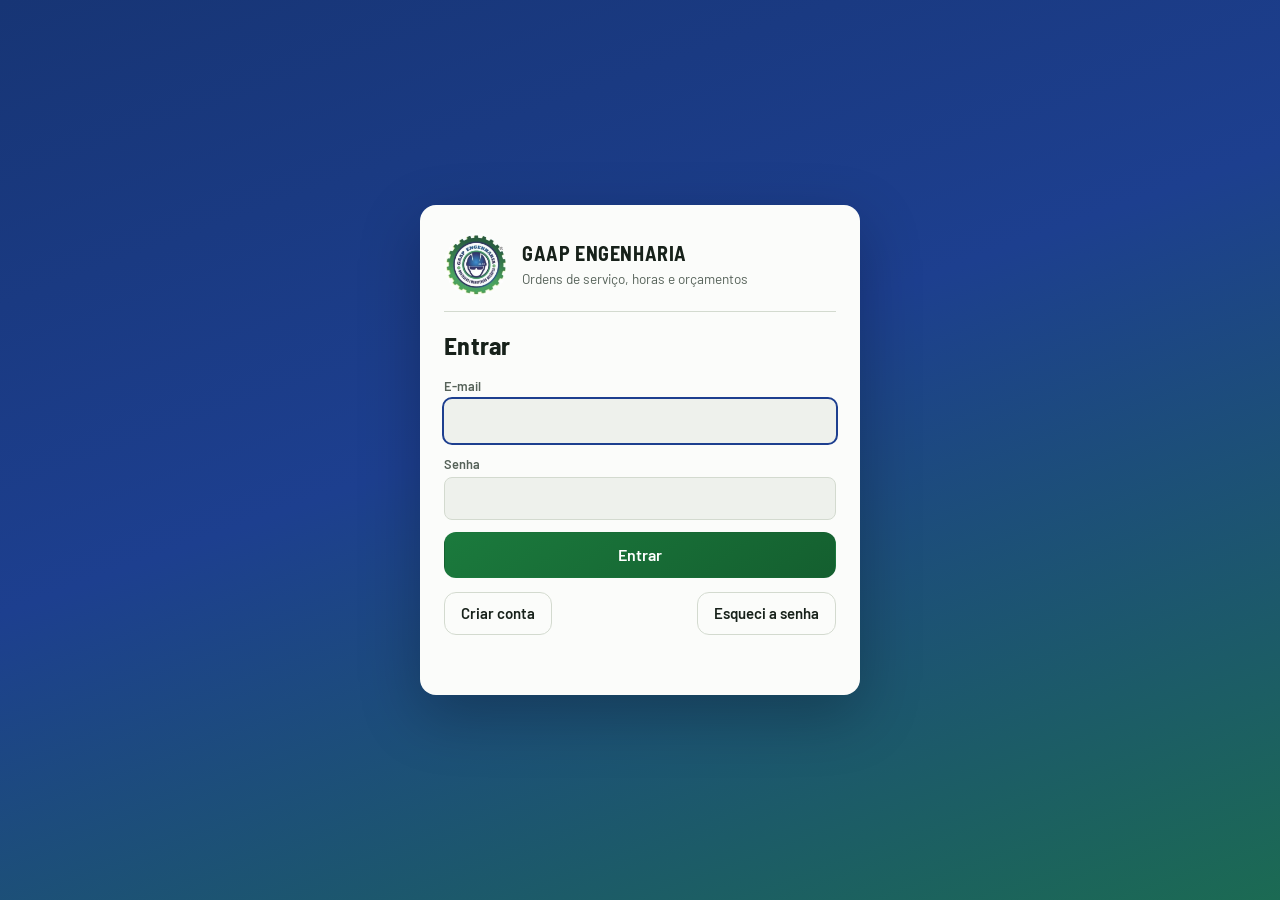
==== app.html @ 819c5e91 "Traz do Casarino: página dos clientes em "/", app em /app, orçamento online e coluna ID TRACTIAN - "" ====
<!doctype html>
<html lang="pt-BR">
<head>
<meta charset="utf-8">
<meta name="viewport" content="width=device-width, initial-scale=1, viewport-fit=cover">
<meta name="robots" content="noindex">
<title>GAAP Gestão de Serviços</title>
<meta name="description" content="GAAP Engenharia: apontamento de horas por OS, relatórios, orçamentos e financeiro.">
<meta name="theme-color" content="#1d3f8f">
<link rel="manifest" href="/manifest.webmanifest">
<link rel="icon" href="/icon-192.png">
<link rel="apple-touch-icon" href="/icon-192.png">
<meta name="apple-mobile-web-app-capable" content="yes">
<meta name="apple-mobile-web-app-title" content="GAAP OS">
<link rel="preconnect" href="https://fonts.googleapis.com">
<link rel="preconnect" href="https://fonts.gstatic.com" crossorigin>
<link rel="stylesheet" href="https://fonts.googleapis.com/css2?family=Barlow+Semi+Condensed:wght@500;600;700&family=Barlow:wght@400;500;600&family=IBM+Plex+Mono:wght@500&display=swap">
<link rel="stylesheet" href="/style.css">
</head>
<body>

<div class="shell">
  <nav class="rail" aria-label="Menu">
    <div class="brandmark"><img alt="" src="/logo.jpg"><div><b>GAAP ENGENHARIA</b><small>Montagens e manutenção mecânica</small></div></div>
    <div id="railnav"></div>
  </nav>
  <div style="min-width:0">
    <header class="topbar">
      <div class="brandmark"><img alt="" src="/logo.jpg"><div><b>GAAP ENGENHARIA</b><small>Ordens de serviço e orçamentos</small></div></div>
      <div class="spacer"></div>
      <span id="modetag" class="modetag" hidden>Salvo só neste aparelho</span>
      <button class="btn primary sm" data-act="newDay" title="Lançar OS do dia"><svg viewBox="0 0 24 24" fill="none" stroke="currentColor" stroke-width="2.2"><path d="M12 5v14M5 12h14"/></svg><span class="lbl">Apontar</span></button>
      <button class="iconbtn" data-act="sair" aria-label="Sair" title="Sair"><svg viewBox="0 0 24 24" fill="none" stroke="currentColor" stroke-width="2"><path d="M9 21H5a2 2 0 0 1-2-2V5a2 2 0 0 1 2-2h4M16 17l5-5-5-5M21 12H9"/></svg></button>
      <button class="iconbtn" data-act="nav" data-view="ajustes" aria-label="Ajustes"><svg viewBox="0 0 24 24" fill="none" stroke="currentColor" stroke-width="2"><circle cx="12" cy="12" r="3"/><path d="M19.4 15a1.7 1.7 0 0 0 .3 1.8l.1.1a2 2 0 1 1-2.8 2.8l-.1-.1a1.7 1.7 0 0 0-1.8-.3 1.7 1.7 0 0 0-1 1.5V21a2 2 0 1 1-4 0v-.1a1.7 1.7 0 0 0-1.1-1.5 1.7 1.7 0 0 0-1.8.3l-.1.1a2 2 0 1 1-2.8-2.8l.1-.1a1.7 1.7 0 0 0 .3-1.8 1.7 1.7 0 0 0-1.5-1H3a2 2 0 1 1 0-4h.1a1.7 1.7 0 0 0 1.5-1.1 1.7 1.7 0 0 0-.3-1.8l-.1-.1a2 2 0 1 1 2.8-2.8l.1.1a1.7 1.7 0 0 0 1.8.3H9a1.7 1.7 0 0 0 1-1.5V3a2 2 0 1 1 4 0v.1a1.7 1.7 0 0 0 1 1.5 1.7 1.7 0 0 0 1.8-.3l.1-.1a2 2 0 1 1 2.8 2.8l-.1.1a1.7 1.7 0 0 0-.3 1.8V9a1.7 1.7 0 0 0 1.5 1H21a2 2 0 1 1 0 4h-.1a1.7 1.7 0 0 0-1.5 1z"/></svg></button>
    </header>
    <main id="view"><div class="loading">Carregando seus dados…</div></main>
  </div>
  <nav class="tabbar" id="tabbar" aria-label="Menu"></nav>
</div>
<div id="modal" class="modal" hidden></div>
<div id="toast" class="toast" hidden></div>


<script src="/vendor/supabase-2.45.4.min.js"></script>
<script src="/vendor/jspdf-2.5.1.umd.min.js"></script>
<script src="/vendor/jspdf-autotable-3.8.2.min.js"></script>
<script src="/vendor/qrcode-generator-1.4.4.js"></script>
<script src="/config.js"></script>
<script src="/logo.js"></script>
<script src="/js/base.js"></script>
<script src="/js/dados.js"></script>
<script src="/js/interface.js"></script>
<script src="/js/leitura-os.js"></script>
<script src="/js/telas.js"></script>
<script src="/js/lancamentos.js"></script>
<script src="/js/relatorios.js"></script>
<script src="/js/financeiro.js"></script>
<script src="/js/ajustes.js"></script>
<script src="/js/relatorio.js"></script>
<script src="/js/acoes.js"></script>
</body>
</html>
---- style.css ----
/* base */
:root{color-scheme:light;padding-top:env(safe-area-inset-top,0px);padding-bottom:env(safe-area-inset-bottom,0px)}
html,body{margin:0}
img{max-width:100%}
[hidden]{display:none!important}
/* Layout: app shell — left rail on desktop, bottom tab bar on phones; one content column up to 1120px */
:root{
  --bg:#eef1ec; --surface:#fbfcfa; --surface-2:#e5eae3; --line:#d3dacf; --fg:#17211a; --muted:#566259;
  --brand:#1b7a3d; --brand-strong:#145f2f; --on-brand:#ffffff; --navy:#1d3f8f; --navy-soft:#dfe6f5;
  --s-n:#1f8a4c; --s-50:#2f6fd0; --s-100:#c2417a;
  --good:#1f7a3f; --good-bg:#dcefe1; --warn:#8f5b00; --warn-bg:#f8ecd2; --bad:#b3261e; --bad-bg:#f8e0dd;
  --shadow:0 1px 2px rgba(20,40,25,.06),0 6px 18px rgba(20,40,25,.06);
  --f-display:'Barlow Semi Condensed','Arial Narrow',system-ui,sans-serif;
  --f-body:'Barlow',system-ui,-apple-system,'Segoe UI',sans-serif;
  --f-mono:'IBM Plex Mono',ui-monospace,'SFMono-Regular',Menlo,monospace;
  --r:18px;
}
@media (prefers-color-scheme: dark){:root:not([data-theme="light"]){
  --bg:#0f1310; --surface:#171c18; --surface-2:#212822; --line:#2e3830; --fg:#e5ebe6; --muted:#9ba89e;
  --brand:#3aa868; --brand-strong:#52bd7d; --on-brand:#06120a; --navy:#86a7ef; --navy-soft:#1c2740;
  --s-n:#36a465; --s-50:#5b8fe6; --s-100:#d8628f;
  --good:#5cc486; --good-bg:#15301e; --warn:#e3a84d; --warn-bg:#33270e; --bad:#ef7d74; --bad-bg:#3b1a17;
  --shadow:0 1px 2px rgba(0,0,0,.3); color-scheme:dark;
}}
:root[data-theme="dark"]{
  --bg:#0f1310; --surface:#171c18; --surface-2:#212822; --line:#2e3830; --fg:#e5ebe6; --muted:#9ba89e;
  --brand:#3aa868; --brand-strong:#52bd7d; --on-brand:#06120a; --navy:#86a7ef; --navy-soft:#1c2740;
  --s-n:#36a465; --s-50:#5b8fe6; --s-100:#d8628f;
  --good:#5cc486; --good-bg:#15301e; --warn:#e3a84d; --warn-bg:#33270e; --bad:#ef7d74; --bad-bg:#3b1a17;
  --shadow:0 1px 2px rgba(0,0,0,.3); color-scheme:dark;
}
*{box-sizing:border-box}
html,body{background:var(--bg);color:var(--fg)}
body{font-family:var(--f-body);font-size:15px;line-height:1.45}
h1,h2,h3{font-family:var(--f-display);font-weight:700;letter-spacing:.01em;margin:0;text-wrap:balance}
h1{font-size:1.75rem} h2{font-size:1.3rem} h3{font-size:1.05rem}
.mono,.num{font-family:var(--f-mono);font-variant-numeric:tabular-nums}
.muted{color:var(--muted)}
.eyebrow{font-family:var(--f-display);text-transform:uppercase;letter-spacing:.08em;font-size:.78rem;font-weight:600;color:var(--muted)}
button,input,select,textarea{font:inherit;color:inherit}
:focus-visible{outline:2px solid var(--navy);outline-offset:2px}

/* shell */
.shell{display:grid;grid-template-columns:1fr;min-height:100%}
.rail{display:none}
.topbar{position:sticky;top:env(safe-area-inset-top,0px);z-index:20;background:var(--surface);border-bottom:1px solid var(--line);display:flex;align-items:center;gap:12px;padding:10px 16px}
.brandmark{display:flex;align-items:center;gap:10px;min-width:0}
.brandmark img{width:38px;height:38px;border-radius:50%;background:#fff;flex:none}
.brandmark>div{min-width:0}
.brandmark b{font-family:var(--f-display);font-size:1.15rem;letter-spacing:.03em;display:block;line-height:1.1;white-space:nowrap;overflow:hidden;text-overflow:ellipsis}
@media (max-width:520px){.modetag,.topbar .brandmark small{display:none}}
@media (max-width:520px){.topbar{gap:8px;padding:8px 12px}.brandmark{gap:8px}.brandmark img{width:34px;height:34px}.brandmark b{font-size:.95rem;letter-spacing:0}.topbar .iconbtn{width:36px}.topbar .btn.sm{padding:5px 9px}}
@media (max-width:400px){.topbar .btn.sm .lbl{display:none}.topbar .btn.sm{padding:5px 10px}}
@media (max-width:360px){.brandmark b{font-size:.85rem}}
@media (max-width:330px){.topbar .brandmark img{display:none}}
.brandmark small{color:var(--muted);font-size:.78rem;display:block;white-space:nowrap;overflow:hidden;text-overflow:ellipsis}
.topbar .spacer{flex:1}
.modetag{font-size:.72rem;padding:2px 8px;border-radius:99px;background:var(--warn-bg);color:var(--warn);font-weight:600}
main{padding:20px 16px 110px;max-width:1120px;width:100%;margin:0 auto;min-width:0}
.tabbar{position:fixed;left:0;right:0;bottom:0;z-index:30;background:var(--surface);border-top:1px solid var(--line);display:grid;grid-auto-flow:column;grid-auto-columns:1fr;padding:4px 4px calc(4px + env(safe-area-inset-bottom,0px))}
.navbtn{border:0;background:none;display:flex;flex-direction:column;align-items:center;gap:2px;padding:6px 2px;border-radius:8px;color:var(--muted);font-size:.72rem;font-weight:600;cursor:pointer}
.navbtn svg{width:22px;height:22px}
.navbtn[aria-current="page"]{color:var(--brand);background:var(--surface-2)}
.iconbtn{border:1px solid var(--line);background:var(--surface);border-radius:8px;width:38px;height:38px;display:grid;place-items:center;cursor:pointer;color:var(--fg)}
.iconbtn svg{width:20px;height:20px}
@media (min-width:900px){
  .shell{grid-template-columns:232px 1fr}
  .rail{display:flex;flex-direction:column;gap:4px;position:sticky;top:0;height:100vh;padding:18px 12px;background:var(--surface);border-right:1px solid var(--line)}
  .rail .brandmark{padding:4px 8px 18px}
  .rail .brandmark img{width:48px;height:48px}
  .rail .brandmark b,.rail .brandmark small{white-space:normal}
  .rail .brandmark b{font-size:1.02rem}
  .rail .navbtn{flex-direction:row;gap:10px;font-size:.95rem;padding:10px 12px;justify-content:flex-start}
  .tabbar,.topbar .brandmark{display:none}
  .topbar{justify-content:flex-end}
  main{padding:28px 32px 60px}
}

/* generic */
.pagehead{display:flex;flex-wrap:wrap;align-items:flex-end;justify-content:space-between;gap:12px;margin-bottom:18px}
.pagehead p{margin:4px 0 0}
.row{display:flex;flex-wrap:wrap;gap:8px;align-items:center}
.btn{border:1px solid var(--line);background:var(--surface);border-radius:8px;padding:9px 14px;font-weight:600;cursor:pointer;display:inline-flex;align-items:center;gap:6px;white-space:nowrap}
.btn:hover{border-color:var(--muted)}
.btn.primary{background:var(--brand);border-color:var(--brand);color:var(--on-brand)}
.btn.primary:hover{background:var(--brand-strong)}
.btn.danger{color:var(--bad)}
.btn.danger[data-armed]{background:var(--bad);border-color:var(--bad);color:#fff}
.btn.sm{padding:5px 10px;font-size:.85rem}
.btn svg{width:16px;height:16px}
.panel{background:var(--surface);border:1px solid var(--line);border-radius:var(--r);padding:16px;min-width:0}
.section{display:grid;gap:12px;margin-top:24px;align-content:start}
.section>header{display:flex;align-items:baseline;justify-content:space-between;gap:8px;flex-wrap:wrap}
.monthnav{display:inline-flex;align-items:center;border:1px solid var(--line);border-radius:8px;background:var(--surface)}
.monthnav button{border:0;background:none;padding:8px 10px;cursor:pointer;color:var(--fg)}
.monthnav span{font-family:var(--f-display);font-weight:600;min-width:128px;text-align:center;text-transform:capitalize}
.pill{display:inline-flex;align-items:center;gap:5px;font-size:.75rem;font-weight:600;padding:2px 9px;border-radius:99px;background:var(--surface-2);color:var(--muted);white-space:nowrap}
.pill.good{background:var(--good-bg);color:var(--good)}
.pill.warn{background:var(--warn-bg);color:var(--warn)}
.pill.bad{background:var(--bad-bg);color:var(--bad)}
.pill.info{background:var(--navy-soft);color:var(--navy)}
.dot{width:9px;height:9px;border-radius:2px;display:inline-block;flex:none}
.d-n{background:var(--s-n)} .d-50{background:var(--s-50)} .d-100{background:var(--s-100)}
.empty{padding:28px 16px;text-align:center;color:var(--muted);border:1px dashed var(--line);border-radius:var(--r)}
.empty b{display:block;color:var(--fg);font-family:var(--f-display);font-size:1.1rem;margin-bottom:4px}
.banner{display:flex;flex-wrap:wrap;gap:10px;align-items:center;justify-content:space-between;background:var(--warn-bg);color:var(--warn);border-radius:var(--r);padding:10px 14px;margin-bottom:16px;font-weight:500}
.tablewrap{overflow-x:auto;border:1px solid var(--line);border-radius:var(--r);background:var(--surface)}
table{border-collapse:collapse;width:100%;font-size:.9rem}
th,td{padding:8px 10px;text-align:left;border-bottom:1px solid var(--line);vertical-align:top}
th{font-family:var(--f-display);font-weight:600;text-transform:uppercase;letter-spacing:.05em;font-size:.75rem;color:var(--muted);background:var(--surface-2);white-space:nowrap}
td.r,th.r{text-align:right;white-space:nowrap}
td.mono{white-space:nowrap}
tbody tr:last-child td{border-bottom:0}
tfoot td{font-weight:700;border-top:2px solid var(--line);border-bottom:0}

/* dashboard */
.hero{display:grid;gap:16px;grid-template-columns:1fr;color:#fff;border-radius:14px;padding:20px;position:relative;overflow:hidden}
:root .hero{background:linear-gradient(135deg,#173575,#1d3f8f 55%,#1b7a3d 140%)}
.hero .eyebrow{color:rgba(255,255,255,.75)}
.hero .big{font-family:var(--f-display);font-weight:700;font-size:clamp(2.2rem,7vw,3.2rem);line-height:1;font-variant-numeric:tabular-nums}
.hero .split{display:flex;flex-wrap:wrap;gap:8px 22px;font-size:.92rem;color:rgba(255,255,255,.88)}
.hero .split b{font-family:var(--f-mono);font-weight:500;color:#fff}
.hero .gear{position:absolute;right:-40px;top:-40px;width:200px;height:200px;opacity:.09;pointer-events:none}
.kpis{display:grid;grid-template-columns:repeat(2,minmax(0,1fr));gap:10px;margin-top:12px}
@media (min-width:720px){.kpis{grid-template-columns:repeat(4,minmax(0,1fr))}}
.kpi{background:var(--surface);border:1px solid var(--line);border-radius:var(--r);padding:12px 14px;display:grid;gap:4px;min-width:0}
.kpi .v{font-family:var(--f-display);font-size:1.55rem;font-weight:700;line-height:1.1;font-variant-numeric:tabular-nums}
.kpi .s{font-size:.82rem;color:var(--muted)}
.two{display:grid;gap:16px;grid-template-columns:1fr}
@media (min-width:900px){.two{grid-template-columns:1fr 1fr}}
.chartwrap{position:relative}
.legend{display:flex;flex-wrap:wrap;gap:6px 16px;font-size:.85rem;color:var(--muted)}
.legend span{display:inline-flex;align-items:center;gap:6px}
.tip{position:absolute;pointer-events:none;background:var(--surface);border:1px solid var(--line);box-shadow:var(--shadow);border-radius:8px;padding:8px 10px;font-size:.82rem;min-width:170px;z-index:5}
.tip div{display:flex;justify-content:space-between;gap:12px;align-items:center}
.tip .h{font-weight:700;margin-bottom:4px}
svg text{fill:var(--muted);font-family:var(--f-mono);font-size:10.5px}

/* lists */
.list{display:grid;border:1px solid var(--line);border-radius:var(--r);background:var(--surface);overflow:hidden}
.item{display:grid;grid-template-columns:auto 1fr auto;gap:4px 12px;padding:11px 14px;border-bottom:1px solid var(--line);cursor:pointer;align-items:start;text-align:left;background:none;border-left:0;border-right:0;border-top:0;width:100%}
.item:last-child{border-bottom:0}
.item:hover{background:var(--surface-2)}
.item .t{font-family:var(--f-mono);font-size:.85rem;white-space:nowrap;padding-top:1px}
.item .main{min-width:0}
.item .main b{display:block;overflow:hidden;text-overflow:ellipsis}
.item .main .sub{font-size:.85rem;color:var(--muted);overflow-wrap:anywhere}
.item .chips{display:flex;flex-wrap:wrap;gap:4px;margin-top:4px}
.item .val{text-align:right;font-family:var(--f-mono);font-size:.88rem;white-space:nowrap}
.dayhead{display:flex;justify-content:space-between;align-items:baseline;gap:8px;padding:9px 14px;background:var(--surface-2);border-bottom:1px solid var(--line);font-family:var(--f-display);font-weight:600;flex-wrap:wrap}
.dayhead .mono{font-size:.85rem;font-weight:500}
.summary{display:flex;flex-wrap:wrap;gap:8px 20px;font-size:.9rem;padding:12px 14px;border:1px solid var(--line);border-radius:var(--r);background:var(--surface);margin-bottom:12px}
.summary span{display:inline-flex;align-items:center;gap:6px}
.summary b{font-family:var(--f-mono);font-weight:500}
.filters{display:flex;flex-wrap:wrap;gap:6px;margin-bottom:12px}
.chipbtn{border:1px solid var(--line);background:var(--surface);border-radius:99px;padding:5px 12px;font-size:.85rem;font-weight:600;cursor:pointer;color:var(--muted)}
.chipbtn[aria-pressed="true"]{background:var(--fg);color:var(--bg);border-color:var(--fg)}
table.inputs input,table.inputs select{width:100%;min-width:84px;border:1px solid var(--line);background:var(--bg);border-radius:6px;padding:6px 8px}
body.locked .rail,body.locked .tabbar,body.locked .topbar{display:none}
body.locked main{max-width:none;padding:0}
body.locked .shell{grid-template-columns:1fr}
.lg-wrap{min-height:100vh;display:grid;place-items:center;padding:24px 16px;background:linear-gradient(160deg,#173575 0%,#1d3f8f 45%,#1b7a3d 120%)}
.lg-card{width:100%;max-width:440px;background:var(--surface);border-radius:16px;padding:28px 24px;box-shadow:0 20px 60px rgba(0,0,0,.25);display:grid;gap:14px}
.lg-card h1{font-size:1.6rem}
.lg-card .muted{margin:0}
.lg-brand{display:flex;align-items:center;gap:14px;padding-bottom:14px;border-bottom:1px solid var(--line)}
.lg-brand img{width:64px;height:64px;border-radius:50%;background:#fff;flex:none}
.lg-brand b{font-family:var(--f-display);font-size:1.25rem;letter-spacing:.03em;display:block}
.lg-brand span{font-size:.85rem;color:var(--muted)}
.lg-names{display:grid;gap:8px}
.lg-name{display:flex;align-items:center;gap:12px;width:100%;text-align:left;border:1px solid var(--line);background:var(--bg);border-radius:10px;padding:10px 12px;font-weight:600;cursor:pointer;color:var(--fg)}
.lg-name[aria-pressed="true"]{border-color:var(--brand);background:var(--good-bg);color:var(--good)}
.lg-ini{width:36px;height:36px;border-radius:50%;display:grid;place-items:center;background:var(--navy-soft);color:var(--navy);font-family:var(--f-display);font-weight:700;flex:none}
.lg-card #lg-pin{font-size:1.4rem;letter-spacing:.4em;text-align:center;font-family:var(--f-mono)}
.lg-go{justify-content:center;padding:12px;font-size:1rem}
.lg-err{color:var(--bad);font-weight:600;margin:0;min-height:1.2em}
.thumbs{display:flex;flex-wrap:wrap;gap:8px}
.thumb{position:relative;width:84px;height:84px;border-radius:8px;overflow:hidden;background:var(--surface-2);border:1px solid var(--line)}
.thumb img{width:100%;height:100%;object-fit:cover;cursor:zoom-in;display:block}
.thumbx{position:absolute;top:4px;right:4px;width:24px;height:24px;border-radius:50%;border:0;background:rgba(0,0,0,.6);color:#fff;cursor:pointer;font-size:.75rem}
.dayrow>.fotos{grid-column:2/-1;grid-row:8}
.bar{height:10px;border-radius:99px;background:var(--surface-2);overflow:hidden}
.bar>i{display:block;height:100%;background:var(--brand)}
.bar.over>i{background:var(--bad)}
tr.click{cursor:pointer}
tr.click:hover td{background:var(--surface-2)}
.filtergrid{display:grid;gap:10px;grid-template-columns:repeat(2,minmax(0,1fr))}
@media (min-width:760px){.filtergrid{grid-template-columns:repeat(4,minmax(0,1fr))}}
.chipcheck{display:inline-flex;align-items:center;gap:6px;border:1px solid var(--line);background:var(--surface);border-radius:99px;padding:5px 12px 5px 8px;font-size:.88rem;font-weight:600;cursor:pointer}
.chipcheck input,.field .chipcheck input{width:16px;height:16px;padding:0;border:0;accent-color:var(--brand);margin:0;flex:none}
.chipcheck span{white-space:nowrap}
.chipcheck:has(input:checked){border-color:var(--brand);background:var(--good-bg);color:var(--good)}

/* forms */
.form{display:grid;gap:12px}
.grid2{display:grid;gap:12px;grid-template-columns:1fr}
.grid3{display:grid;gap:12px;grid-template-columns:repeat(2,minmax(0,1fr))}
@media (min-width:640px){.grid2{grid-template-columns:1fr 1fr}.grid3{grid-template-columns:repeat(3,minmax(0,1fr))}}
.field{display:grid;gap:4px;min-width:0}
.field>span{font-size:.8rem;font-weight:600;color:var(--muted)}
.field input,.field select,.field textarea{width:100%;border:1px solid var(--line);background:var(--bg);border-radius:8px;padding:9px 10px;min-width:0}
.field textarea{min-height:80px;resize:vertical}
.field input:focus,.field select:focus,.field textarea:focus{outline:2px solid var(--navy);outline-offset:0;border-color:transparent}
.timepair{display:flex;gap:6px}
.timepair input{flex:1}
.check{display:flex;gap:8px;align-items:center;font-weight:500}
.check input{width:18px;height:18px;accent-color:var(--brand)}
.preview{background:var(--surface-2);border-radius:8px;padding:10px 12px;font-size:.9rem;display:grid;gap:4px}
.preview .line{display:flex;justify-content:space-between;gap:8px;align-items:center}
.preview .tot{font-weight:700;border-top:1px solid var(--line);padding-top:6px;margin-top:2px}
.warnbox{background:var(--warn-bg);color:var(--warn);border-radius:8px;padding:8px 10px;font-size:.88rem}
.okbox{background:var(--good-bg);color:var(--good);border-radius:8px;padding:8px 10px;font-size:.88rem}

/* modal */
.modal{position:fixed;inset:0;z-index:50;background:rgba(10,15,12,.5);display:grid;place-items:end center;padding:0}
.sheet{background:var(--surface);width:100%;max-width:640px;max-height:92vh;overflow:auto;border-radius:16px 16px 0 0;padding:18px 16px calc(18px + env(safe-area-inset-bottom,0px))}
@media (min-width:700px){.modal{place-items:center;padding:24px}.sheet{border-radius:14px;padding:22px}}
.sheet.wide{max-width:820px}
.splitwrap summary{cursor:pointer;color:var(--muted);font-weight:600;font-size:.9rem;padding:4px 0}
.splitwrap[open] summary{margin-bottom:8px}
.splitbox{display:grid;grid-template-columns:repeat(3,minmax(0,1fr));gap:8px;padding:12px;border-radius:8px;background:var(--surface-2)}
.splitbox>.btn{grid-column:1/-1;justify-self:start}
@media (min-width:640px){.splitbox{grid-template-columns:repeat(3,minmax(0,1fr)) auto}.splitbox>.btn{grid-column:auto}}
.dayrow{display:grid;grid-template-columns:22px minmax(0,1fr) minmax(0,1fr) auto;gap:6px 8px;padding:10px;border:1px solid var(--line);border-radius:8px;background:var(--bg);align-items:end}
.dayrow>.num{grid-column:1;grid-row:1;align-self:center;font-family:var(--f-mono);color:var(--muted);font-size:.85rem}
.dayrow>.f-os{grid-column:2;grid-row:1}
.dayrow>.f-tid{grid-column:3;grid-row:1}
.dayrow>.iconbtn{grid-column:4;grid-row:1;align-self:end}
.dayrow>.f-ini{grid-column:2;grid-row:3}
.dayrow>.f-fim{grid-column:3/5;grid-row:4}
.dayrow>.f-almi{grid-column:3/5;grid-row:3}
.dayrow>.f-almf{grid-column:2;grid-row:4}
.dayrow>.f-desc{grid-column:2/-1;grid-row:5}
.dayrow>.f-cli{grid-column:2;grid-row:6}
.dayrow>.emerg{grid-column:3/-1;grid-row:6;align-self:center;font-size:.88rem}
.dayrow>.noalm{grid-column:2/-1;grid-row:10;font-size:.88rem}
.dayrow>.f-obs{grid-column:2/-1;grid-row:11}
.dayrow>.acionrow{grid-column:2/-1;grid-row:12}
.dayrow>.info{grid-column:2/-1;grid-row:9;display:flex;flex-wrap:wrap;gap:4px 6px;align-items:center;font-size:.85rem}
.dayrow .field input{background:var(--surface)}
@media (min-width:760px){
  .dayrow{grid-template-columns:22px 100px 112px 112px minmax(0,1fr) 130px auto}
  .dayrow>.num{grid-column:1;grid-row:1}.dayrow>.f-os{grid-column:2;grid-row:1}.dayrow>.f-tid{grid-column:2;grid-row:3}.dayrow>.f-ini{grid-column:3;grid-row:1}.dayrow>.f-fim{grid-column:4;grid-row:2}
  .dayrow>.f-desc{grid-column:5;grid-row:1}.dayrow>.f-cli{grid-column:6;grid-row:1}.dayrow>.iconbtn{grid-column:7;grid-row:1}
  .dayrow>.emerg{grid-column:2/3;grid-row:2}.dayrow>.f-almi{grid-column:4;grid-row:1}.dayrow>.f-almf{grid-column:3;grid-row:2}.dayrow>.info{grid-column:5/-1;grid-row:2}.dayrow>.fotos{grid-column:2/-1;grid-row:5}
  .dayrow>.noalm{grid-column:2/4;grid-row:6}.dayrow>.f-obs{grid-column:3/-1;grid-row:3}.dayrow>.acionrow{grid-column:2/-1;grid-row:4}
}
.sheet header{display:flex;justify-content:space-between;align-items:center;margin-bottom:14px;gap:8px}
.sheet footer{display:flex;flex-wrap:wrap;gap:8px;justify-content:space-between;margin-top:16px}
.sheet footer .btn{white-space:normal;text-align:center}
.sheet{overflow-x:hidden}
@media (max-width:520px){.kpi .v{font-size:1.3rem}.kpi{padding:10px 12px}}

/* orçamento editor */
.items{display:grid;gap:8px}
.itemrow{display:grid;grid-template-columns:1fr 1fr 1fr auto;gap:6px;align-items:end;padding:10px;border:1px solid var(--line);border-radius:8px;background:var(--bg)}
.itemrow .desc{grid-column:1/-1}
.itemrow .tot{font-family:var(--f-mono);font-size:.88rem;align-self:center;text-align:right}
@media (min-width:760px){.itemrow{grid-template-columns:1fr 70px 80px 120px 110px auto}.itemrow .desc{grid-column:auto}}
.totals{display:grid;gap:4px;justify-items:end;font-size:.95rem}
.totals div{display:flex;gap:16px;min-width:240px;justify-content:space-between}
.totals .grand{font-family:var(--f-display);font-size:1.4rem;font-weight:700;color:var(--brand)}
.orccard{display:grid;grid-template-columns:1fr auto;gap:4px 12px;padding:12px 14px;border-bottom:1px solid var(--line);cursor:pointer;background:none;border-left:0;border-right:0;border-top:0;width:100%;text-align:left}
.orccard:last-child{border-bottom:0}
.orccard:hover{background:var(--surface-2)}
.orccard .val{font-family:var(--f-mono);text-align:right;white-space:nowrap}
.orccard .meta{grid-column:1/-1;display:flex;flex-wrap:wrap;gap:6px;align-items:center;font-size:.82rem;color:var(--muted)}

.toast{position:fixed;left:50%;transform:translateX(-50%);bottom:calc(84px + env(safe-area-inset-bottom,0px));z-index:60;background:var(--fg);color:var(--bg);padding:10px 16px;border-radius:8px;font-weight:600;box-shadow:var(--shadow);max-width:calc(100% - 32px)}
@media (min-width:900px){.toast{bottom:24px}}
/* botão dentro do aviso (ex.: "Atualizar"): cor de destaque, legível no tema claro e no escuro */
.toast .btn{background:var(--brand);border-color:var(--brand);color:var(--on-brand);margin-left:8px;vertical-align:middle}
.toast .btn:hover{background:var(--brand-strong);border-color:var(--brand-strong)}
.loading{padding:60px 0;text-align:center;color:var(--muted)}
.copybox{width:100%;min-height:160px;font-family:var(--f-mono);font-size:.82rem}
@media (prefers-reduced-motion:no-preference){.sheet{animation:up .18s ease-out}@keyframes up{from{transform:translateY(16px)}}}

/* lista de cópias de backup */
#bk-list{min-width:0}
.bk-list{display:grid;gap:6px;max-height:320px;overflow:auto}
.bk-item{display:flex;align-items:center;justify-content:space-between;gap:12px;padding:8px 10px;border:1px solid var(--line,#ddd);border-radius:10px;min-width:0}
.bk-item span{display:grid;gap:2px;min-width:0}
.panel.form > *{min-width:0}
.panel.form p .pill{white-space:normal;display:inline-block;max-width:100%}

/* emergência detalhada */
.acionrow,.emergbox{display:grid;grid-template-columns:repeat(auto-fit,minmax(140px,1fr));gap:6px 8px;padding:8px;border:1px dashed var(--line);border-radius:8px;background:var(--surface)}
.emergbox[hidden]{display:none!important}
/* conferência */
.confitem{display:flex;justify-content:space-between;align-items:center;gap:10px;width:100%;text-align:left;font:inherit;color:inherit;cursor:pointer}
.fichabox{border:1px solid var(--line);border-radius:10px;padding:10px 12px;background:var(--bg)}
.fichabox summary{cursor:pointer}

/* fechamentos em cartões */
.fechlist{display:grid;gap:10px}
.fechcard{border:1px solid var(--line);border-radius:12px;background:var(--surface);padding:12px 14px;display:grid;gap:10px;min-width:0}
.fc-top{display:flex;justify-content:space-between;align-items:center;gap:8px;flex-wrap:wrap}
.fc-vals{display:grid;grid-template-columns:repeat(auto-fit,minmax(120px,1fr));gap:8px}
.fc-vals>span{display:grid;gap:1px;font-size:.82rem;color:var(--muted)}
.fc-vals b{color:var(--fg);font-size:1rem}
.fc-vals small{font-size:.75rem}
.fc-acts{flex-wrap:wrap;gap:6px}
.kpis.aging{margin:0 0 12px}
.banner.warn{border-color:var(--warn,#c98a00)}

/* cronômetro */
.cronobar{display:grid;gap:8px;margin:0 0 14px}
.crono{display:flex;align-items:center;gap:10px;justify-content:space-between;flex-wrap:wrap;padding:10px 12px;border-radius:12px;background:var(--surface);border:1px solid var(--green,#1b7a3d);box-shadow:0 1px 0 rgba(0,0,0,.04)}
.crono-txt{flex:1;min-width:160px}
.crono-dot{width:10px;height:10px;border-radius:50%;background:#d23b3b;box-shadow:0 0 0 0 rgba(210,59,59,.6);animation:pulsar 1.6s infinite}
@keyframes pulsar{0%{box-shadow:0 0 0 0 rgba(210,59,59,.6)}70%{box-shadow:0 0 0 9px rgba(210,59,59,0)}100%{box-shadow:0 0 0 0 rgba(210,59,59,0)}}
@media (prefers-reduced-motion:reduce){.crono-dot{animation:none}}
/* etiqueta antes/depois nas fotos */
.thumb{position:relative}
.thumbtag{position:absolute;left:4px;top:4px;font-style:normal;font-size:.62rem;font-weight:700;letter-spacing:.04em;background:rgba(0,0,0,.65);color:#fff;padding:1px 5px;border-radius:4px;pointer-events:none}

/* ===== revisão iPhone ===== */
/* campos com 16px: o iPhone não dá zoom ao tocar */
input,select,textarea{font-size:16px}
/* janelas: título e botões sempre visíveis */
.sheet>header{position:sticky;top:-18px;background:var(--surface);z-index:3;padding-top:4px}
.sheet form>footer{position:sticky;bottom:calc(-18px - env(safe-area-inset-bottom,0px));background:var(--surface);padding:10px 0 calc(10px + env(safe-area-inset-bottom,0px));border-top:1px solid var(--line);margin-bottom:calc(-18px - env(safe-area-inset-bottom,0px));z-index:3}
@media (min-width:700px){.sheet>header{top:-22px}.sheet form>footer{bottom:-22px;margin-bottom:-22px;padding-bottom:12px}}
/* Ajustes: botão salvar fixo acima da barra de abas */
.cfg-salvar{position:sticky;bottom:calc(68px + env(safe-area-inset-bottom,0px));z-index:5;background:var(--surface);padding:10px;border:1px solid var(--line);border-radius:12px;box-shadow:0 -4px 14px rgba(0,0,0,.06);align-items:center;gap:10px}
@media (min-width:900px){.cfg-salvar{bottom:12px}}
/* tabelas viram cartões no celular */
@media (max-width:640px){
  .hs{display:none}
  table.cards-sm thead{display:none}
  table.cards-sm, table.cards-sm tbody, table.cards-sm tr, table.cards-sm td{display:block;width:100%}
  table.cards-sm tr{border:1px solid var(--line);border-radius:10px;padding:10px;margin-bottom:8px;background:var(--surface)}
  table.cards-sm td{border:0;padding:4px 0}
  table.cards-sm td select{width:100%}
  table.cards-sm .row{flex-wrap:wrap!important}
}
/* cronômetro sempre visível e botões grandes */
.cronobar{position:sticky;top:calc(58px + env(safe-area-inset-top,0px));z-index:15}
.crono .btn{min-height:44px;padding:10px 16px}
/* miniaturas na linha do lote */
.thumbs.mini{display:inline-flex;gap:4px;flex-wrap:wrap;margin-left:6px}
.thumbs.mini .thumb img{width:44px;height:44px}
.dayrow>.fotos{display:flex;flex-wrap:wrap;gap:6px;align-items:center}
/* visualizador de foto por cima da janela */
.fotoview{z-index:60}
.topbar .iconbtn,.btn.sm{min-height:36px}

/* ===== ideias: Mais, alertas, equipamentos ===== */
.maisgrid{display:grid;grid-template-columns:repeat(auto-fill,minmax(220px,1fr));gap:10px}
.maiscard{display:flex;flex-direction:column;align-items:flex-start;gap:4px;text-align:left;padding:14px;border:1px solid var(--line);border-radius:12px;background:var(--surface);color:inherit;font:inherit;cursor:pointer;min-height:72px}
.maiscard:active{transform:scale(.99)}
.maiscard b{font-size:1rem}
.alerta{display:grid;grid-template-columns:12px 1fr auto;gap:10px;align-items:center}
.dot-bad,.dot-warn,.dot-info{width:10px;height:10px;border-radius:50%;display:inline-block}
.dot-bad{background:#d23b3b}.dot-warn{background:#e0a100}.dot-info{background:#2d6cdf}
.dayrow>.f-eq{grid-column:1/-1}.dayrow>.f-eq select{width:100%}
.eqpl{align-items:end}
.aprov{max-width:820px;margin:0 auto;padding:16px;display:grid;gap:12px}
/* sem internet */
.synctag{font:inherit;font-size:.74rem;font-weight:700;padding:4px 10px;border-radius:99px;border:1px solid var(--line);background:var(--warn-bg,#fff4d6);color:var(--warn,#8a5a00);cursor:pointer;white-space:nowrap;min-height:32px}
.synctag.off{background:#eceff3;color:#3b4552}
/* Android: puxar a tela para baixo dentro de uma janela não recarrega a página */
.modal,.sheet{overscroll-behavior:contain}
/* prévia do PDF */
.pv-paginas{display:grid;gap:10px;background:#e9ecef;padding:10px;border-radius:10px;max-height:70vh;overflow:auto;-webkit-overflow-scrolling:touch}
.pv-pag{width:100%;height:auto;background:#fff;box-shadow:0 1px 4px rgba(0,0,0,.18);border-radius:2px}
/* cartões de fechamento nunca passam da largura da tela */
.fechlist,.fechcard>*{min-width:0}
.fechcard .pill{white-space:normal;max-width:100%}
.fc-vals{grid-template-columns:repeat(auto-fit,minmax(100px,1fr))}
.fc-top>span:first-child{min-width:0;overflow-wrap:anywhere}
/* tabelas em cartões: rótulo ao lado de cada número */
@media (max-width:640px){
  table.cards-sm td[data-l]{display:flex;justify-content:space-between;gap:10px;text-align:right}
  table.cards-sm td[data-l]::before{content:attr(data-l);color:var(--muted);font-family:var(--f-body);font-size:.8rem;text-align:left}
  table.cards-sm td[data-l]:empty{display:none}
  table.cards-sm tfoot{display:block} table.cards-sm tfoot tr{display:block;border:1px solid var(--line);border-radius:10px;padding:10px;background:var(--surface-2)}
  table.cards-sm tfoot th{display:inline-block;margin-right:10px;border:0;padding:2px 0}
}
/* iPhone: campo de data/hora não passa da coluna */
input[type="date"],input[type="time"],input[type="month"]{-webkit-appearance:none;appearance:none;min-width:0;max-width:100%;width:100%;display:block;text-align:left}
input[type="date"]::-webkit-date-and-time-value,input[type="time"]::-webkit-date-and-time-value{text-align:left}
.field{min-width:0}
.pf-box{display:grid;gap:6px;min-width:0}.pf-box select,.pf-box input{width:100%}
/* pedidos de cadastro: faixa vermelha no topo do Painel */
.aprovbox{background:#fdecec;border:2px solid #d23b3b;border-radius:14px;padding:14px;margin:0 0 16px;display:grid;gap:10px;color:#5c1010}
.aprovbox h2{margin:0;font-size:1.05rem;color:#b3261e}
.aprovcard{background:#fff;border:1px solid #f1b5b2;border-radius:10px;padding:10px 12px;display:grid;gap:8px;min-width:0;color:#1d1d1d}
.aprovcard b{overflow-wrap:anywhere}.aprovcard small{color:#6b6b6b}
.aprov-acts{gap:8px;flex-wrap:wrap}.aprov-acts .btn{min-height:44px}
.aprov-dica{margin:0;font-size:.82rem;color:#7a2a26}
@media (prefers-color-scheme:dark){
  .aprovbox{background:#3a1416;border-color:#e5484d;color:#ffd7d5}.aprovbox h2{color:#ff8a85}
  .aprovcard{background:#241113;border-color:#7a2a2e;color:#f4e6e6}.aprovcard small{color:#c9a9a8}.aprov-dica{color:#ffb4af}
}
.banner.aprov-mini{background:#fdecec;border-color:#d23b3b;color:#8a1c1c}
@media (prefers-color-scheme:dark){.banner.aprov-mini{background:#3a1416;border-color:#e5484d;color:#ffd7d5}}
/* Ajustes em abas */
.ajtabs{display:flex;gap:6px;flex-wrap:wrap;padding:2px 0 10px;margin-bottom:6px;position:sticky;top:calc(58px + env(safe-area-inset-top,0px));z-index:6;background:var(--bg)}
.ajtabs .chipbtn{white-space:nowrap;flex:none}
body[data-ajaba="valores"] #view [data-aba]:not([data-aba~="valores"]),
body[data-ajaba="jornada"] #view [data-aba]:not([data-aba~="jornada"]),
body[data-ajaba="contratantes"] #view [data-aba]:not([data-aba~="contratantes"]),
body[data-ajaba="empresa"] #view [data-aba]:not([data-aba~="empresa"]),
body[data-ajaba="equipe"] #view [data-aba]:not([data-aba~="equipe"]),
body[data-ajaba="dados"] #view [data-aba]:not([data-aba~="dados"]){display:none}
/* escala e previsão */
.esc-dias{display:grid;grid-template-columns:repeat(auto-fill,minmax(170px,1fr));gap:10px}
.esc-dia h3{margin:0 0 6px}.esc-dia.hoje{border-color:var(--green,#1b7a3d);box-shadow:0 0 0 1px var(--green,#1b7a3d)}
.esc-dia .field{margin-bottom:6px}.esc-dia select{width:100%}
.prevbar{height:8px;border-radius:99px;background:var(--surface-2);margin:6px 0;overflow:hidden}.prevbar i{display:block;height:100%;background:var(--green,#1b7a3d)}
.ajuda{margin-bottom:8px}.ajuda summary{cursor:pointer;padding:4px 0;font-size:1rem}.ajuda ol{margin:8px 0 2px 18px;padding:0;display:grid;gap:6px}
.codebox{white-space:pre-wrap;word-break:break-all;font:12px/1.4 ui-monospace,Menlo,Consolas,monospace;background:var(--soft,rgba(127,127,127,.08));padding:10px;border-radius:8px;max-height:260px;overflow:auto;margin:6px 0 0}
.docmat td,.docmat th{text-align:center;white-space:nowrap}.docmat td:first-child,.docmat th:first-child{text-align:left}
.assinpad{position:fixed;inset:0;z-index:2000;background:rgba(0,0,0,.55);display:flex;align-items:center;justify-content:center;padding:12px}
.assinbox{background:var(--bg);border-radius:14px;padding:14px;display:grid;gap:10px;width:min(720px,100%);max-height:100%;overflow:auto}
.assinbox canvas{width:100%;height:auto;aspect-ratio:900/360;background:#fff;border:2px dashed var(--line);border-radius:10px;touch-action:none}
.portal-top{display:flex;flex-wrap:wrap;gap:12px;justify-content:space-between;align-items:center}
.btn.big{font-size:1.05rem;padding:14px 18px}
.chamadobox{animation:pisca 1.6s ease-in-out 3}
@keyframes pisca{50%{box-shadow:0 0 0 6px rgba(210,59,59,.35)}}
.portal .btn.danger{background:var(--bad);border-color:var(--bad);color:#fff}

.dayrow>.f-papel{grid-column:2/-1;grid-row:2}
@media (min-width:760px){.dayrow>.f-papel{grid-column:2/-1;grid-row:7}}
.papelbtn{cursor:pointer}

#papelbox input.duvida{background:#fff6d6;border-color:#d9a400}
.papelbtns{display:inline-flex;gap:6px;flex-wrap:wrap}
#papelbox .assinbox{overflow-x:hidden}#papelbox .assinbox>*{min-width:0;max-width:100%}#papelbox p,#papelbox b{overflow-wrap:anywhere}#papelbox .grid2>*{min-width:0}#papelbox input,#papelbox select{width:100%;min-width:0}
.papelacoes{display:grid;gap:8px}.papelacoes .btn{justify-content:center;width:100%}
.lotelista{display:grid;gap:12px;max-height:60vh;overflow:auto}.loteitem{border:1px solid var(--line);border-radius:10px;padding:10px;display:grid;gap:6px}
.lotefoto{max-height:110px;object-fit:contain;width:100%;border-radius:6px;background:#000}
#papelbox .loteitem input,#papelbox .loteitem select{width:100%;min-width:0}
.ordcard .fc-acts .btn{white-space:nowrap}
.lotehead{display:flex;align-items:center;gap:8px;font-size:.92rem}.lotehead input{width:20px!important;height:20px;flex:none}

/* ===== Novo layout (2026-10): cartões arredondados, barra de baixo flutuante, menu lateral e topo mais limpos ===== */
.btn{border-radius:12px;padding:10px 16px}
.btn.sm{border-radius:10px;padding:6px 12px}
.row>.btn{max-width:100%;white-space:normal;text-align:left}
.btn.primary{background:linear-gradient(145deg,var(--brand),var(--brand-strong));border-color:transparent;color:var(--on-brand)}
.btn.primary:hover{background:linear-gradient(145deg,color-mix(in srgb,var(--brand) 80%,#fff),var(--brand))}
.iconbtn{border-radius:12px;background:var(--surface)}
.chipbtn{padding:7px 14px}
.monthnav{border-radius:14px}
.panel,.list,.summary,.tablewrap,.kpi,.empty{border-radius:var(--r)}
.kpi{padding:16px 18px}
.kpi .v{font-size:1.75rem}
.hero{border-radius:24px;padding:24px}
:root .hero{background:linear-gradient(150deg,#1d3f8f,#173575 65%,#14552c 130%)}
.topbar{background:color-mix(in srgb,var(--bg) 82%,transparent);-webkit-backdrop-filter:blur(14px);backdrop-filter:blur(14px);border-bottom:1px solid transparent}
.brandmark img{border-radius:12px}
.pagehead h1{font-size:1.85rem}
.tabbar{left:12px;right:12px;bottom:calc(12px + env(safe-area-inset-bottom,0px));border:1px solid var(--line);border-radius:26px;padding:6px;gap:2px;background:color-mix(in srgb,var(--surface) 92%,transparent);-webkit-backdrop-filter:blur(16px);backdrop-filter:blur(16px);box-shadow:0 10px 30px rgba(0,0,0,.18)}
.navbtn{border-radius:18px;padding:8px 2px}
.navbtn[aria-current="page"]{background:var(--navy-soft);color:var(--navy)}
main{padding-bottom:130px}
.cfg-salvar{bottom:calc(88px + env(safe-area-inset-bottom,0px))}
@media (min-width:900px){
  main{padding-bottom:60px}
  .cfg-salvar{bottom:12px}
  .rail{padding:22px 14px}
  .rail .navbtn{border-radius:14px;padding:12px 14px}
  .rail .navbtn:hover{background:var(--surface-2)}
  .rail .navbtn[aria-current="page"]{background:var(--navy-soft);color:var(--navy)}
  .rail .brandmark{gap:10px}
}
/* teclado aberto no celular (campo em foco): some a barra de baixo e a barra de salvar deixa de flutuar, para nada ficar por cima do texto */
body.kb .tabbar{display:none}
body.kb .cfg-salvar{position:static;box-shadow:none}
body.kb main{padding-bottom:40px}
body.kb .ajtabs{position:static}
html{scroll-padding-top:80px;scroll-padding-bottom:110px}
.sheet{scroll-padding:70px 0 96px}

/* ===== Relatório técnico da OS ===== */
.rtsform .rtsgrupo>span,.rtsform .field>span{font-weight:600}
.rtschips{display:flex;flex-wrap:wrap;gap:6px}
.rtschips .chipbtn{white-space:normal;text-align:left;line-height:1.25;max-width:100%}
.rtschips .chipbtn[aria-pressed="true"]{background:var(--brand);border-color:var(--brand);color:var(--on-brand)}
.rtschips .rtsmais{border-style:dashed;background:transparent}
.rtsfotos{display:flex;flex-wrap:wrap;gap:8px;margin-bottom:8px}
.rtsfoto{position:relative;width:92px;height:92px;border-radius:10px;overflow:hidden;border:2px solid var(--line);cursor:pointer;opacity:.55}
.rtsfoto.on{border-color:var(--brand);opacity:1}
.rtsfoto img{width:100%;height:100%;object-fit:cover}
.rtsfoto input{position:absolute;top:4px;left:4px;width:20px;height:20px;z-index:1;accent-color:var(--brand)}
.rtsfoto i{position:absolute;left:0;right:0;bottom:0;background:rgba(0,0,0,.55);color:#fff;font-size:.65rem;font-style:normal;font-weight:700;text-align:center;padding:2px}
.rtsprev{background:var(--surface-2);border:1px solid var(--line);border-radius:12px;padding:12px;line-height:1.5;font-size:.95rem;white-space:pre-wrap;overflow-wrap:anywhere}
.rtsassin{height:56px;max-width:180px;background:#fff;border:1px solid var(--line);border-radius:8px}
.rtscod{display:flex;gap:12px;align-items:center;flex-wrap:wrap;background:var(--surface-2);border-radius:12px;padding:8px}
.rtsqr{display:block;border-radius:6px;flex:none}
#rts-mic.gravando{background:var(--bad);border-color:var(--bad);color:#fff}
@media (prefers-reduced-motion:no-preference){#rts-mic.gravando{animation:rtspulso 1.2s infinite}@keyframes rtspulso{50%{opacity:.6}}}
.banner.rtsnovo{border-color:var(--brand)}
/* página pública de verificação (/verificar) */
.verif-ok{display:flex;gap:14px;align-items:center;border-color:var(--good)}
.verif-selo{flex:none;width:56px;height:56px;border-radius:50%;background:var(--good);color:#fff;font-size:2rem;font-weight:800;display:grid;place-items:center}
.verif-dados{display:grid;grid-template-columns:minmax(120px,max-content) 1fr;gap:6px 14px;margin:0}
.verif-dados dt{color:var(--muted);font-weight:600}
.verif-dados dd{margin:0;overflow-wrap:anywhere}
@media (max-width:520px){.verif-dados{grid-template-columns:1fr;gap:0}.verif-dados dd{margin-bottom:8px}}
.verif-fotos{display:grid;grid-template-columns:repeat(auto-fill,minmax(150px,1fr));gap:10px}
.verif-fotos figure{margin:0}
.verif-fotos img{width:100%;aspect-ratio:4/3;object-fit:cover;border-radius:10px;border:1px solid var(--line)}
.verif-fotos figcaption{font-size:.8rem;font-weight:700;margin-top:3px;color:var(--muted)}
.verif-fotos .t-antes{color:var(--warn)}.verif-fotos .t-depois{color:var(--good)}
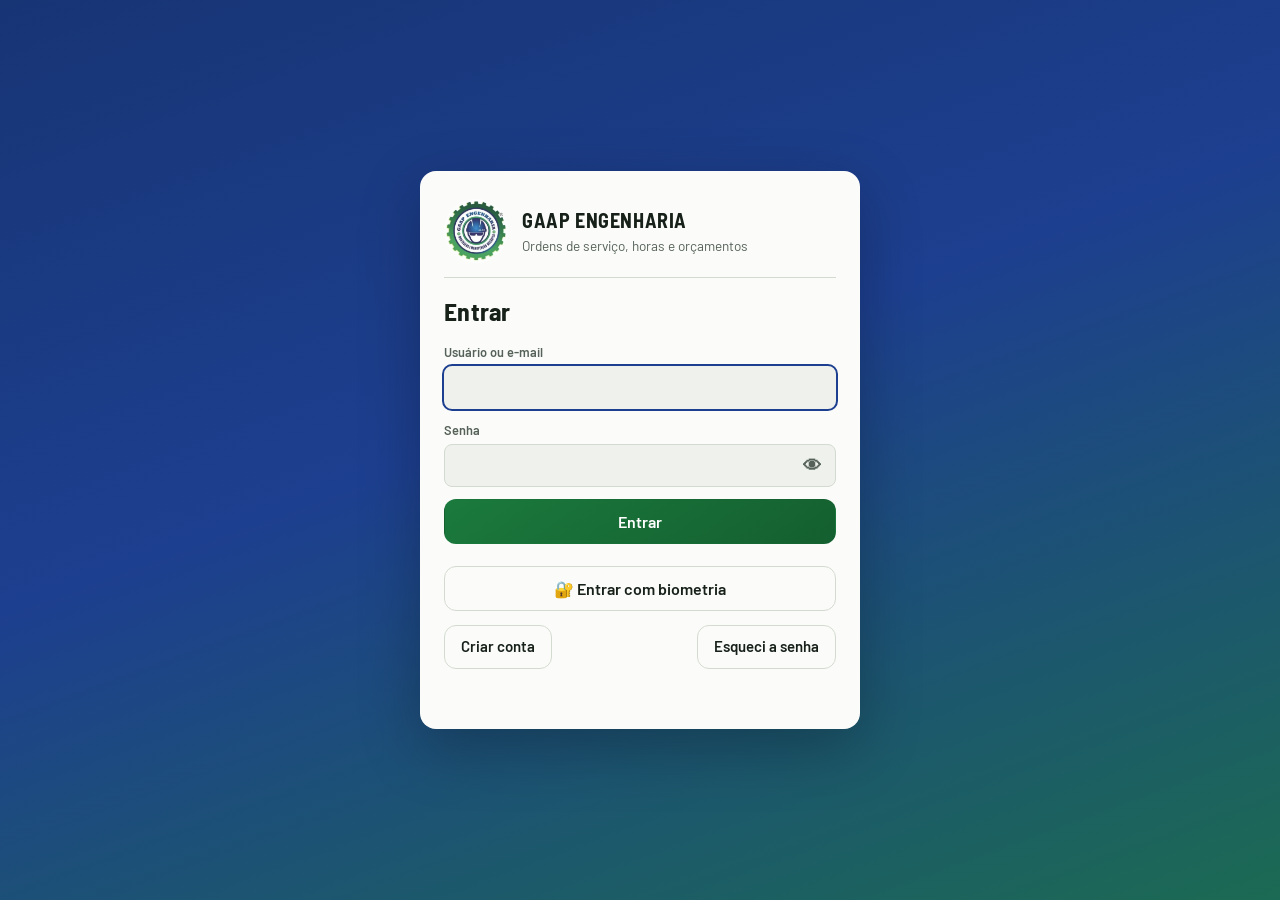
==== commit 02115e3b: "Traz do Andaluz: Face ID, login por usuário, nota fiscal pelo Emissor Nacional, importador TracOS e " ====
--- a/app.html
+++ b/app.html
@@ -14,6 +14,8 @@
 <meta name="apple-mobile-web-app-title" content="GAAP OS">
 <link rel="preconnect" href="https://fonts.googleapis.com">
 <link rel="preconnect" href="https://fonts.gstatic.com" crossorigin>
+<link rel="preconnect" href="https://pxuzidkfwbjscpkegsno.supabase.co" crossorigin>
+<link rel="dns-prefetch" href="https://pxuzidkfwbjscpkegsno.supabase.co">
 <link rel="stylesheet" href="https://fonts.googleapis.com/css2?family=Barlow+Semi+Condensed:wght@500;600;700&family=Barlow:wght@400;500;600&family=IBM+Plex+Mono:wght@500&display=swap">
 <link rel="stylesheet" href="/style.css">
 </head>
@@ -38,7 +40,7 @@
   <nav class="tabbar" id="tabbar" aria-label="Menu"></nav>
 </div>
 <div id="modal" class="modal" hidden></div>
-<div id="toast" class="toast" hidden></div>
+<div id="toast" class="toast" role="status" aria-live="polite" hidden></div>
 
 
 <script src="/vendor/supabase-2.45.4.min.js"></script>
@@ -56,7 +58,10 @@
 <script src="/js/relatorios.js"></script>
 <script src="/js/financeiro.js"></script>
 <script src="/js/ajustes.js"></script>
+<script src="/js/biometria.js"></script>
 <script src="/js/relatorio.js"></script>
+<script src="/js/extras.js"></script>
+<script src="/js/importar.js"></script>
 <script src="/js/acoes.js"></script>
 </body>
 </html>
--- a/style.css
+++ b/style.css
@@ -32,6 +32,8 @@
 *{box-sizing:border-box}
 html,body{background:var(--bg);color:var(--fg)}
 body{font-family:var(--f-body);font-size:15px;line-height:1.45}
+/* toque mais rápido no celular (sem atraso de duplo-toque) e sem flash cinza ao tocar */
+button,a,label,select,summary,.item,[role=link]{touch-action:manipulation;-webkit-tap-highlight-color:transparent}
 h1,h2,h3{font-family:var(--f-display);font-weight:700;letter-spacing:.01em;margin:0;text-wrap:balance}
 h1{font-size:1.75rem} h2{font-size:1.3rem} h3{font-size:1.05rem}
 .mono,.num{font-family:var(--f-mono);font-variant-numeric:tabular-nums}
@@ -475,6 +477,21 @@
 .sheet{scroll-padding:70px 0 96px}
 
 /* ===== Relatório técnico da OS ===== */
+
+/* trava por Face ID / digital */
+.bio-trava{position:fixed;inset:0;z-index:9999;display:grid;place-items:center;padding:24px;background:linear-gradient(160deg,#0b1322 0%,#1d3f8f 70%,#1b7a3d 130%)}
+.bio-card{width:min(360px,100%);background:var(--surface);color:var(--fg);border-radius:22px;padding:28px 22px;display:grid;gap:12px;justify-items:center;text-align:center;box-shadow:0 20px 50px rgba(0,0,0,.4)}
+.bio-card img{width:72px;height:72px;border-radius:18px;background:#fff;padding:6px}
+.bio-card b{font-family:var(--f-display);font-size:1.15rem;letter-spacing:.03em}
+.bio-card p{margin:0}
+.bio-card .btn{width:100%}
+
+/* NFS-e: campos para copiar no Emissor Nacional */
+.nflista{display:grid;gap:6px;margin:10px 0}
+.nfl{display:grid;grid-template-columns:1fr auto auto;gap:8px;align-items:center;padding:8px 10px;border:1px solid var(--line);border-radius:12px;background:var(--surface-2)}
+.nfl span{font-size:.82rem;color:var(--muted)}
+.nfl b{font-size:.9rem;word-break:break-all}
+@media (max-width:520px){.nfl{grid-template-columns:1fr auto}.nfl span{grid-column:1/-1}}
 .rtsform .rtsgrupo>span,.rtsform .field>span{font-weight:600}
 .rtschips{display:flex;flex-wrap:wrap;gap:6px}
 .rtschips .chipbtn{white-space:normal;text-align:left;line-height:1.25;max-width:100%}
@@ -505,3 +522,53 @@
 .verif-fotos img{width:100%;aspect-ratio:4/3;object-fit:cover;border-radius:10px;border:1px solid var(--line)}
 .verif-fotos figcaption{font-size:.8rem;font-weight:700;margin-top:3px;color:var(--muted)}
 .verif-fotos .t-antes{color:var(--warn)}.verif-fotos .t-depois{color:var(--good)}
+
+/* Ajustes no celular: abas numa linha só (rolam para o lado) e sem grudar no topo; "Salvar" só fica fixo quando há alteração */
+@media (max-width:760px){
+  .ajtabs{position:static;flex-wrap:nowrap;overflow-x:auto;-webkit-overflow-scrolling:touch;scrollbar-width:none;margin:0 -16px 6px;padding:2px 16px 10px}
+  .ajtabs::-webkit-scrollbar{display:none}
+}
+.cfg-salvar:has(#cfg-aviso[hidden]){position:static;box-shadow:none}
+/* olhinho da senha */
+.senha-caixa{position:relative;display:block}
+.senha-caixa input{width:100%;padding-right:48px}
+.senha-caixa .olho{position:absolute;right:4px;top:50%;transform:translateY(-50%);width:40px;height:40px;border:0;background:none;font-size:1.15rem;cursor:pointer;color:var(--muted);border-radius:10px}
+.senha-caixa .olho:focus-visible{outline:2px solid var(--brand)}
+.rep-edit{cursor:pointer}
+.rep-edit:hover td{background:var(--warn-bg)}
+
+/* ditado por voz */
+.vozbtn{margin-top:6px}
+.vozbtn.ouvindo{background:var(--bad);color:#fff;border-color:var(--bad);animation:pulsa-voz 1s infinite}
+@keyframes pulsa-voz{50%{opacity:.6}}
+/* comparativo */
+.barra{position:relative;min-width:140px;height:26px;background:var(--surface-2);border-radius:8px;overflow:hidden}
+.barra i{position:absolute;inset:0 auto 0 0;background:color-mix(in srgb,var(--brand) 35%,transparent)}
+.barra span{position:relative;display:block;padding:4px 8px;font-size:.85rem}
+.pos{color:var(--good);font-weight:700}.neg{color:var(--bad);font-weight:700}
+.resumo .rs small.pos,.resumo .rs small.neg{font-size:.8rem}
+/* avaliações e galeria */
+.estrelas{color:#f5a623;letter-spacing:1px}
+.galpick{display:grid;grid-template-columns:repeat(auto-fill,minmax(110px,1fr));gap:8px}
+.galopt{position:relative;display:block;border-radius:12px;overflow:hidden;border:2px solid var(--line);cursor:pointer}
+.galopt input{position:absolute;top:6px;left:6px;width:20px;height:20px;z-index:1}
+.galopt img{display:block;width:100%;aspect-ratio:1;object-fit:cover}
+.galopt i{position:absolute;bottom:4px;right:6px;font-style:normal;font-size:.7rem;background:rgba(0,0,0,.6);color:#fff;padding:1px 6px;border-radius:6px}
+.galopt:has(input:checked){border-color:var(--brand)}
+.galeria-adm{display:grid;gap:12px;grid-template-columns:repeat(auto-fill,minmax(260px,1fr))}
+
+/* importar ordens (TracOS): editor de horários por dia */
+.implista{max-height:52vh;overflow:auto;margin:10px 0;display:grid;gap:8px}
+.impdia{border:1px solid var(--line);border-radius:12px;padding:10px 12px;background:var(--surface)}
+.impdia.off{opacity:.5}
+.impchk{font-weight:600;margin-bottom:8px}
+.imph{display:flex;flex-wrap:wrap;gap:6px;align-items:center}
+.imph input[type=time]{min-height:40px;padding:6px 8px;flex:1 1 72px;min-width:72px}
+.imph .impn{margin-left:auto;font-weight:700}
+
+/* cartões de resumo (comparativo, avaliações) */
+.resumo{display:grid;grid-template-columns:repeat(auto-fit,minmax(120px,1fr));gap:0;background:var(--surface);border:1px solid var(--line);border-radius:var(--r);overflow:hidden;margin:14px 0 18px}
+.resumo .rs{background:var(--surface);padding:12px 14px;display:grid;gap:2px;box-shadow:0 0 0 .5px var(--line)}
+.resumo .rs span{font-family:var(--f-display);font-size:.72rem;letter-spacing:.08em;text-transform:uppercase;color:var(--muted)}
+.resumo .rs b{font-family:var(--f-display);font-size:1.25rem}
+.resumo .rs small{color:var(--muted);font-size:.78rem}
